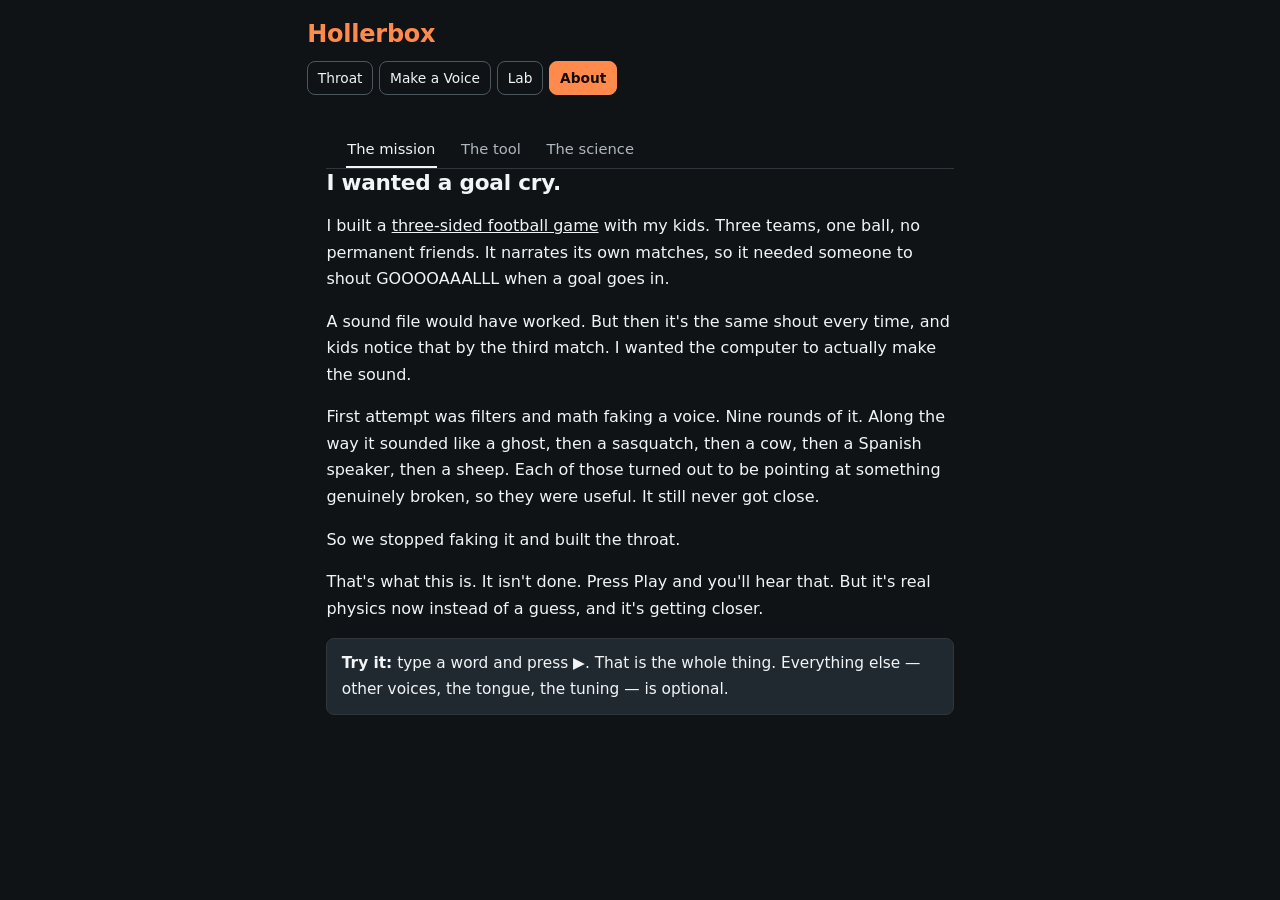
==== about.html @ bcb31fef "the name is orange, the lab is called Hollerbox, and its tabs fit Three small things.  The heading i" ====
<!doctype html>
<html lang="en">
<meta charset="utf-8">
<meta name="viewport" content="width=device-width,initial-scale=1,viewport-fit=cover">
<title>About · Hollerbox</title>
<style>
/* The name is the accent colour on every page. */
h1{color:var(--hot,#ff8a4c)}

:root{

  /* ── THE ACCENT ─────────────────────────────────────────────────────────
     Burnt orange, and it is not an arbitrary brand choice: orange already meant something here
     before it meant anything. #ff8c42 marks the narrowest point of the tract, the constriction —
     the thing that decides what a sound IS. So the accent says the same thing everywhere it
     appears: this is the live one, this is where you are.

     Chosen against the colours already carrying meaning rather than by eye. The Mouth view is
     red for fixed, yellow for flaps, blue for air, and the constriction marker is a brighter
     orange. #ff8a4c sits 8.0:1 against the background and 8.5:1 for dark text ON it, so it works as a
     FILL rather than only as an outline — and it is within ten of the constriction marker it
     already resembles, which is right, because the two mean the same thing.

     ORANGE IS FILL OR LINE, NEVER TEXT INSIDE AN ORANGE BOX. Orange text on an orange-tinted
     background with an orange border is three quiet signals where one loud one was wanted; it
     reads as washed out. A marked control is FILLED and its text goes dark.

     Used for exactly two things: WHERE YOU ARE, and WHAT IS LIVE. Everything else stays grey,
     because an accent on everything is an accent on nothing. */
  --hot:#ff8a4c; --hot-soft:rgba(255,138,76,.14); --hot-line:rgba(255,138,76,.55);
  --hot-ink:#160a03;
  --bg:#0f1316; --panel:#171c20; --panel2:#212930; --rule:#2f373d;
  --ink:#f1f5f7; --dim:#aeb9bf; --line:#4c575e;
  --mono:"IBM Plex Mono",ui-monospace,monospace;
  --sans:"IBM Plex Sans",system-ui,-apple-system,sans-serif;
}
*{box-sizing:border-box;margin:0;padding:0}
body{background:var(--bg);color:var(--ink);font-family:var(--sans);
  line-height:1.55;padding:1rem 1.2rem 3rem;max-width:44rem;margin:0 auto}
h1{font-size:1.5rem;letter-spacing:-.01em;margin-bottom:.5rem}
a{color:var(--hot)}
.tabs{display:flex;gap:.3rem;padding:.6rem 1.2rem 0;border-bottom:1px solid var(--rule)}
.tab{font-family:var(--sans);font-size:.92rem;font-weight:500;color:var(--dim);
  background:transparent;border:0;border-bottom:2px solid transparent;
  padding:.5rem .1rem .55rem;margin-right:1.1rem;cursor:pointer}
.tab.on{color:var(--ink);border-bottom-color:var(--ink)}
.lead{font-size:1.35rem;line-height:1.3;color:var(--ink);font-weight:600;
  margin-bottom:1rem;letter-spacing:-.01em}
.tryit{background:var(--panel2);border:1px solid var(--rule);border-radius:8px;
  padding:.75rem .9rem;font-size:.96rem}
.cardbody{padding:1.1rem 1.2rem 1.4rem;overflow-y:auto;-webkit-overflow-scrolling:touch}
.cardbody section[hidden]{display:none}
.cardbody p{font-size:1rem;line-height:1.66;margin:0 0 1rem;color:var(--ink)}
.cardbody .lead{font-size:1.35rem;line-height:1.3;color:var(--ink);font-weight:600;
  margin-bottom:1rem;letter-spacing:-.01em}
.cardbody .tryit{background:var(--panel2);border:1px solid var(--rule);border-radius:8px;
  padding:.75rem .9rem;font-size:.96rem}
.cardbody sub{font-size:.72em}
.cardbody h3{font-size:.82rem;letter-spacing:.09em;text-transform:uppercase;
  color:var(--dim);margin:1.5rem 0 .6rem;font-family:var(--mono);font-weight:500}
.cardbody b{font-weight:600}
.cardbody a{color:var(--ink)}
.cardbody p{font-size:1rem}
.cardbody section').forEach(sec=>sec.hidden = sec.dataset.tab!==want);
  const body=about.querySelector('.cardbody'); if(body) body.scrollTop=0;
});
// About is a room in the nav now rather than a button beside it. It lives here as a dialog
// rather than as a file, so the room is a MARKER in the hash: every page links to it, and this
// page opens it on arrival. That makes it shareable like any other state — a link to About
// carries the voice and the phrase with it, and comes back to them when the dialog closes.
if(window.HOLLER_SESSION){
  try {
    const h = new URLSearchParams((location.hash||'').replace(/^#/,''));
    if(h.has('about')) showAbout(true);
  }
.cardbody section[data-tab]{display:none}
.cardbody section[data-tab].on{display:block}
p{margin:.7rem 0}
</style>

<h1>Hollerbox</h1>
<style>
/* The navigation. Four links, the one you are on marked. No script: this used to be built by
   session.js and it kept not appearing, because a page that fails to boot cannot draw its own
   way out. HTML does not fail to boot. */
.nav{display:flex;flex-wrap:wrap;gap:.4rem;align-items:center;margin:.4rem 0 .6rem;
  font-family:var(--sans,system-ui);font-size:.86rem}
.nav a,.nav span{padding:.34rem .6rem;border-radius:8px;border:1px solid var(--line,#2a3540);
  text-decoration:none;color:var(--ink,#e8efe9);white-space:nowrap}
.nav a:hover{border-color:var(--ink,#e8efe9)}
.nav .here{background:var(--hot,#ff8a4c);border-color:var(--hot,#ff8a4c);
  color:var(--hot-ink,#1a1005);font-weight:600}
</style>
<nav class="nav">
  <a href="index.html">Throat</a>
  <a href="wizard.html">Make a Voice</a>
  <a href="lab/bench.html">Lab</a>
  <span class="here">About</span>
</nav>

<div class="cardbody">

  
    <div class="tabs" id="tabs">
      <button class="tab on" data-tab="mission">The mission</button>
      <button class="tab" data-tab="tool">The tool</button>
      <button class="tab" data-tab="science">The science</button>
    </div>
    

      <section data-tab="mission">
        <p class="lead">I wanted a goal cry.</p>

        <p>I built a <a href="https://johnhenryburns.github.io/three-sided-football/"
        target="_blank" rel="noopener">three-sided football game</a> with my kids. Three teams,
        one ball, no permanent friends. It narrates its own matches, so it needed someone to
        shout GOOOOAAALLL when a goal goes in.</p>

        <p>A sound file would have worked. But then it's the same shout every time, and kids
        notice that by the third match. I wanted the computer to actually make the sound.</p>

        <p>First attempt was filters and math faking a voice. Nine rounds of it. Along the way
        it sounded like a ghost, then a sasquatch, then a cow, then a Spanish speaker, then a
        sheep. Each of those turned out to be pointing at something genuinely broken, so they
        were useful. It still never got close.</p>

        <p>So we stopped faking it and built the throat.</p>

        <p>That's what this is. It isn't done. Press Play and you'll hear that. But it's real
        physics now instead of a guess, and it's getting closer.</p>

        <p class="tryit"><b>Try it:</b> type a word and press <b>▶</b>. That is the whole thing.
        Everything else — other voices, the tongue, the tuning — is optional.</p>
      </section>

      <section data-tab="tool" hidden>
        <p class="lead">Five controls.</p>

        <p>Along the bottom: <b>∿</b> sustains whatever shape the tract is in — one sound, held,
        for as long as you like. Which sound that is depends on what you last touched: tap a
        phoneme and it is that one, move the articulator sliders and it is whatever the tube
        now makes. A nasal shape gives you a hum; a stop gives you silence, because a sealed
        tube has nothing to radiate. <b>▶</b> is the other thing entirely — a whole word,
        articulated in sequence. One is a note, the other is a melody. The <b>voice</b> picker
        changes who is talking, <b>Phrase</b> is where the words come from, and <b>Advanced</b>
        holds the articulators, the timing, the tract length and the Lab.</p>

        <p><b>Play word</b> speaks the word you have built. It opens on <i>goal</i>.
        While it is speaking, that button becomes Stop.</p>

        <p>The <b>Voice</b> list is not a set of effects. Each entry changes the <i>length of the
        tube</i> along with the source: a woman's tract is about 14.7 cm against a man's 17.5,
        and that shortening is what lifts every formant — pitch alone will not do it. Helium is
        the same idea arriving by another route: the gas carries sound faster, so the same
        voice at the same pitch rings a tube that is acoustically half the size. You can hear
        source and filter come apart.</p>

        <p><b>Phrase</b> is where the words come from. Type anything and it is sounded out for you;
        tap the sounds it chose and a phoneme keyboard opens, with a backspace, so you can
        correct it the way you would correct a spelling. <b>New word</b> starts clean. The
        timing sliders set how long the word takes and how much the first vowel is stretched.</p>

        <p><b>Tract</b> opens the tongue and voice controls. Tongue position slides the
        narrowing from the throat toward the lips, constriction sets how tight it is, and lip
        aperture rounds or spreads the mouth. Between those three you can reach most of the
        vowel space by hand.</p>

        <p><b>Lab</b> is where the tuning happens. It plays you two versions of the voice and
        you keep the better one. Do that ten times and it converges somewhere you would not have
        found by dragging sliders. If both sound wrong, say so — it will search somewhere else.
        A good voice can be copied out as a seed and pasted back later.</p>

        <p>One thing worth knowing: a voice and a word are separate. Tune a voice on
        <i>goal</i> and it will speak <i>bulldog</i> the same way, without retuning.</p>

        <p class="tryit"><b>Things it can already say:</b> goal, gold, ball, bulldog, dad, good,
        bird. Anything built from vowels, /l/, and the stops b d g.</p>
      </section>

      <section data-tab="science" hidden>
        <p class="lead">A tube decides the sound.</p>

        <p>Blow across the top of a bottle and you get a note. Change the bottle and the note
        changes. The shape of the space inside is what decides it.</p>

        <p>Your mouth works the same way. Your vocal cords make a buzz, and the tube above them
        turns that buzz into a vowel. Move your tongue and you change the shape of the tube.
        That is most of what a vowel is.</p>

        <p>So the controls here are not abstract. They are a <b>jaw</b>, a <b>tongue body</b>, a
        <b>tongue tip</b> and <b>lips</b> — six numbers shared by every sound. That constraint
        matters: a tongue cannot be in two places, and lips are not part of it, so no setting
        can produce a shape a real mouth could not make.</p>

        <p>Thirty-nine sounds are built this way, and two of the voices are <b>measured from a
        real person</b> — tract length taken from their third formant, tongue positions solved
        to match their vowels, pitch and voice quality from a recording. Which is how we
        learned that a shouted vowel does <i>not</i> open as it is held, and that the model had
        been assuming a dialect seventy years out of date.</p>

        <p>This page is that tube, simulated. It is cut into 44 short segments, and sound
        bounces around inside it the way it does in your own head. Nothing here is a recording,
        and nothing here knows what a vowel is. It only knows the shape of the pipe.</p>

        <h3>Where the shapes came from</h3>
        <p>In 1952 Peterson and Barney measured the resonances of thousands of spoken vowels,
        and their numbers are still the standard reference. We searched over tube shapes until
        the simulation matched those measurements.</p>

        <p>The interesting part is what fell out of that search. Nobody gave it any phonetics,
        but it independently found that /o/ needs a narrowing at the back of the throat plus
        rounded lips, and /ɑ/ a narrowing low in the throat with the jaw open. That is exactly
        what those vowels are.</p>

        <h3>Under the hood</h3>
        <p>The model is a <b>Kelly–Lochbaum digital waveguide</b> (1962). The tract is a chain
        of cylindrical sections carrying two counter-propagating travelling waves. Wherever the
        cross-sectional area changes, part of each wave reflects:</p>

        <p class="eqn">r = (A₁ − A₂) / (A₁ + A₂)</p>

        <p>That is the whole model. There are no formant filters in the code. The resonances are
        standing waves, and each cylinder in the 3D view is lit by the wave energy actually
        present in that section, so you are watching the pressure pattern that <i>is</i> a
        formant.</p>

        <p>The /l/ needs more than one tube. A lateral splits the airflow around the tongue and
        leaves a closed pocket, which puts a <b>zero</b> in the transfer function — and a single
        unbranched tube is an all-pole system that cannot produce one. So the tract carries a
        side branch, coupled through a three-port scattering junction:</p>

        <p class="eqn">p<sub>j</sub> = 2·Σu⁺ / ΣA &nbsp;·&nbsp; u⁻ᵢ = Aᵢ·p<sub>j</sub> − u⁺ᵢ</p>

        <p>which reduces exactly to the two-port form when the branch is shut, so it cannot
        disturb the tract it taps into. With the lateral re-solved around it, the engine
        measures a −33.7 dB notch at 1950 Hz. The same mechanism with an open far end at the
        velum gives the nasals.</p>

        <h3>The same algorithm plucks a string</h3>
        <p>Anyone who has built synthesizers will recognise the machinery. <b>Karplus–Strong</b>
        (1983) — a delay line with a loss filter in its feedback path, kicked with a burst of
        noise — is the standard way to synthesize a plucked string, and it is the same idea:
        sound in a one-dimensional medium is two travelling waves, so you simulate it by
        delaying and filtering rather than by solving anything.</p>

        <p>Kelly and Lochbaum got there first, in 1962, with the vocal tract. Julius O. Smith
        later formalised the whole family as <b>digital waveguide synthesis</b> and showed that
        Karplus–Strong is a waveguide with the simplifications a string allows.</p>

        <p>The difference is geometry. A string is uniform, so nothing scatters along its
        length and a single delay loop is enough. A vocal tract changes cross-section
        constantly, so it needs a scattering junction at every boundary — which is why this
        model carries 44 of them.</p>

        <p>You can watch the two collapse into each other. Make every section of this tube the
        same diameter and every reflection coefficient goes to zero, leaving a plain delay loop.
        Then only the ends decide what it is:</p>

        <table class="mini">
          <tr><th></th><th>resonances</th><th>theory</th></tr>
          <tr><td>one end open<br><span class="dimtd">(vocal tract)</span></td>
              <td>500 · 1505 · 2505 · 3510 Hz</td><td>odd × c/4L</td></tr>
          <tr><td>both ends reflecting<br><span class="dimtd">(string)</span></td>
              <td>1000 · 2005 · 3005 · 4010 Hz</td><td>all × c/2L</td></tr>
        </table>

        <p>Odd harmonics only is a tube stopped at one end — a clarinet, a throat. The full
        harmonic series is a string fixed at both ends. Same code, two numbers changed.</p>

        <h3>What is still missing</h3>
        <p>The things listed here for a long time — nasals, voiceless stops, fricatives, and the
        LF glottal source that makes a shout <i>pressed</i> rather than merely loud — are all
        built. What replaced them is a harder problem, and a more interesting one.</p>

        <p><b>The vowels are solved and the consonants are not.</b> All ten of the vowels
        Peterson &amp; Barney measured land within 12% of their published figures, and the two
        further vowels the model adds — schwa and /o/, which were not in their study — land
        inside the same tolerance against conventional values. But a labelled ɑCɑ listening
        sweep scored the consonants at 1 in 22. That is not twenty-two faults; it is about
        four.</p>

        <p>Two are fixed. Voiceless stops had no voice onset time, so /p t k/ were heard as
        /b d g/ — they now sit at 70–105 ms against 10–15 for their voiced partners, in the
        right order labial to velar. And the burst was filtered at one fixed cutoff, which
        erased place: /g/ came back as /d/ and /k/ as /t/. The burst now follows the cavity in
        front of the release. Both hold, by ear.</p>

        <p>Two remain. Every fricative is measurably in the right band — /s/ at 4700 Hz, /ʃ/ at
        3000 — and several are still heard as undifferentiated hiss, so spectrum is not what is
        wrong with them. And the consonants have no measured targets: the vowel shapes were
        solved against real formant data and score ten out of ten, while the consonants were
        placed by hand, so nothing has ever noticed when two of them drifted onto the same
        sound. A listening sweep identifies about two in three.</p>

        <p>The nasal tract is 11 cm, which is the real range, and you can watch it open — the
        second cavity swings out from the velum on every /m/, /n/ and /ŋ/, with its own standing
        wave coloured the same way. The little stub near the lips is the pocket that makes an
        /l/. Both were invisible until recently, which is a poor thing to hide: the coupling of
        two cavities through a velum is the most interesting thing in here.</p>

        <p>Below that sit the things nobody has got to: prosody beyond a pitch arc, and
        frequency-dependent losses — which were built, measured, and reverted, because the loss
        filter's group delay lengthened the tube and moved every formant by 11%.</p>

        <p class="links">
          <a href="https://github.com/JohnHenryBurns/hollerbox" target="_blank" rel="noopener">Source on GitHub</a>
          <a href="https://github.com/JohnHenryBurns/hollerbox/blob/main/LICENSE" target="_blank" rel="noopener">MIT licence</a>
          <a href="https://github.com/JohnHenryBurns/hollerbox/blob/main/ROADMAP.md" target="_blank" rel="noopener">Roadmap</a>
          <a href="https://github.com/JohnHenryBurns/three-sided-football/blob/main/docs/AUDIO-EXPERIMENT.md" target="_blank" rel="noopener">The nine-attempt write-up</a>
          <a href="https://dood.al/pink-trombone/" target="_blank" rel="noopener">Pink Trombone</a>
          <a href="https://ccrma.stanford.edu/~jos/pasp/" target="_blank" rel="noopener">Smith, Physical Audio Signal Processing</a>
        </p>
      </section>
</div>

<script>
// Tabs, and nothing else. This was a dialog over the throat; it is a page now, so there is no
// opening, no closing, and no marker in the URL to remember whether it has been seen.
(function(){
  const secs = document.querySelectorAll('.cardbody section[data-tab]');
  const tabs = document.querySelectorAll('.tab');
  function show(name){
    for (const s of secs) s.classList.toggle('on', s.dataset.tab === name);
    for (const t of tabs) t.classList.toggle('on', t.dataset.tab === name);
  }
  for (const t of tabs) t.addEventListener('click', () => show(t.dataset.tab));
  show('mission');
})();
</script>
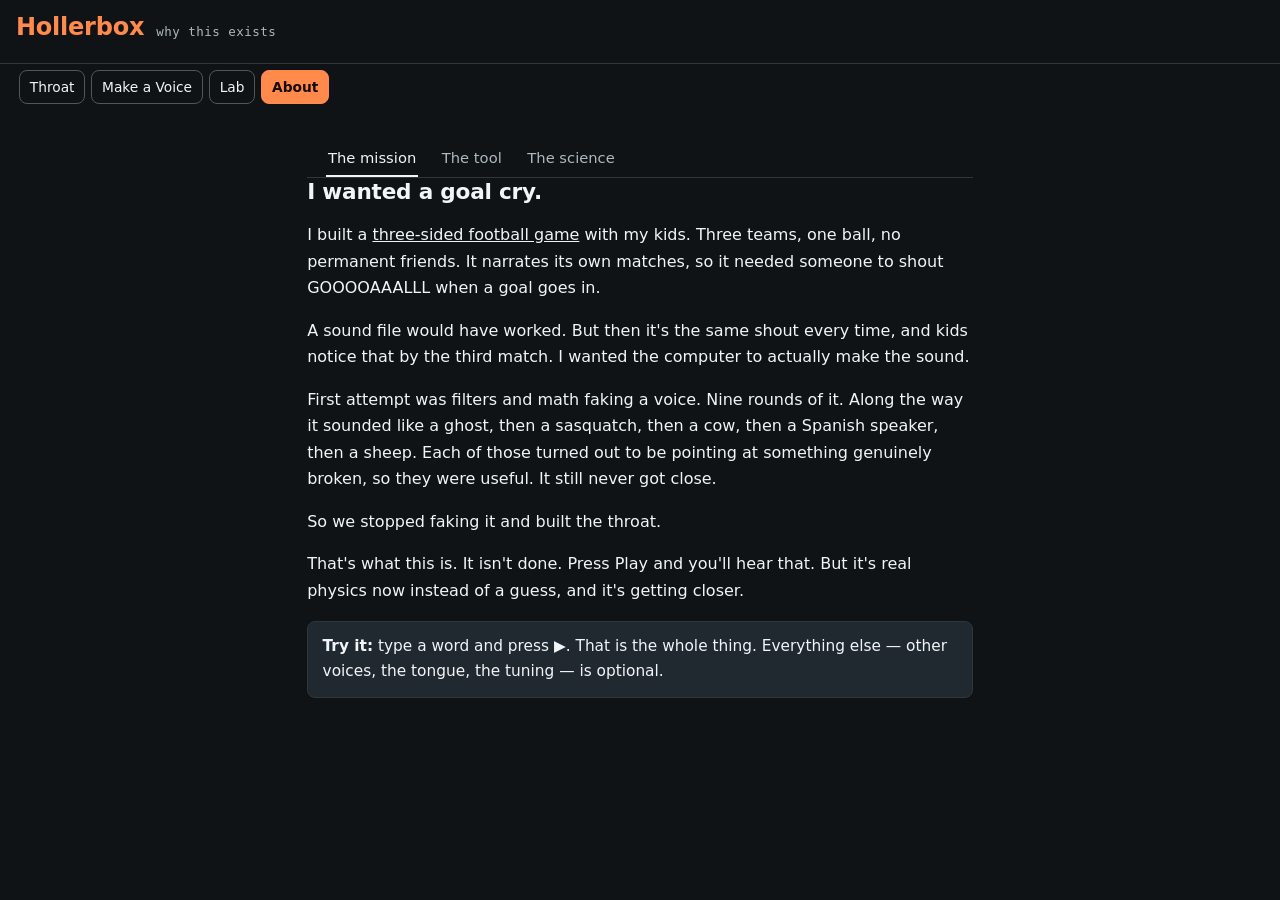
==== commit 06e4db8b: "one header and one nav, byte for byte, on all four pages The four pages had four headers that looked" ====
--- a/about.html
+++ b/about.html
@@ -5,7 +5,7 @@
 <title>About · Hollerbox</title>
 <style>
 /* The name is the accent colour on every page. */
-h1{color:var(--hot,#ff8a4c)}
+h1{color:var(--hot);font-family:var(--sans);font-weight:600;font-size:1.1rem;letter-spacing:-.01em;margin:0}
 
 :root{
 
@@ -35,8 +35,12 @@
   --sans:"IBM Plex Sans",system-ui,-apple-system,sans-serif;
 }
 *{box-sizing:border-box;margin:0;padding:0}
-body{background:var(--bg);color:var(--ink);font-family:var(--sans);
-  line-height:1.55;padding:1rem 1.2rem 3rem;max-width:44rem;margin:0 auto}
+body{background:var(--bg);color:var(--ink);font-family:var(--sans);line-height:1.55}
+/* The page's own width, applied to its content — NOT to .nav, which is shared with the other
+   three pages and must stay identical to them. An earlier version put both under one selector
+   and silently overwrote the shared rule. */
+.cardbody{max-width:44rem;margin:0 auto;padding:0 1.2rem 3rem}
+.nav{padding:0 1.2rem}
 h1{font-size:1.5rem;letter-spacing:-.01em;margin-bottom:.5rem}
 a{color:var(--hot)}
 .tabs{display:flex;gap:.3rem;padding:.6rem 1.2rem 0;border-bottom:1px solid var(--rule)}
@@ -78,8 +82,14 @@
 p{margin:.7rem 0}
 </style>
 
-<h1>Hollerbox</h1>
+<header>
+  <h1>Hollerbox</h1>
+  <span class="sub">why this exists</span>
+</header>
 <style>
+header{display:flex;flex-wrap:wrap;align-items:center;gap:.4rem .75rem;padding:.55rem 1rem;
+  border-bottom:1px solid var(--rule)}
+.sub{font-family:var(--mono);font-size:.78rem;color:var(--dim);letter-spacing:.04em}
 /* The navigation. Four links, the one you are on marked. No script: this used to be built by
    session.js and it kept not appearing, because a page that fails to boot cannot draw its own
    way out. HTML does not fail to boot. */
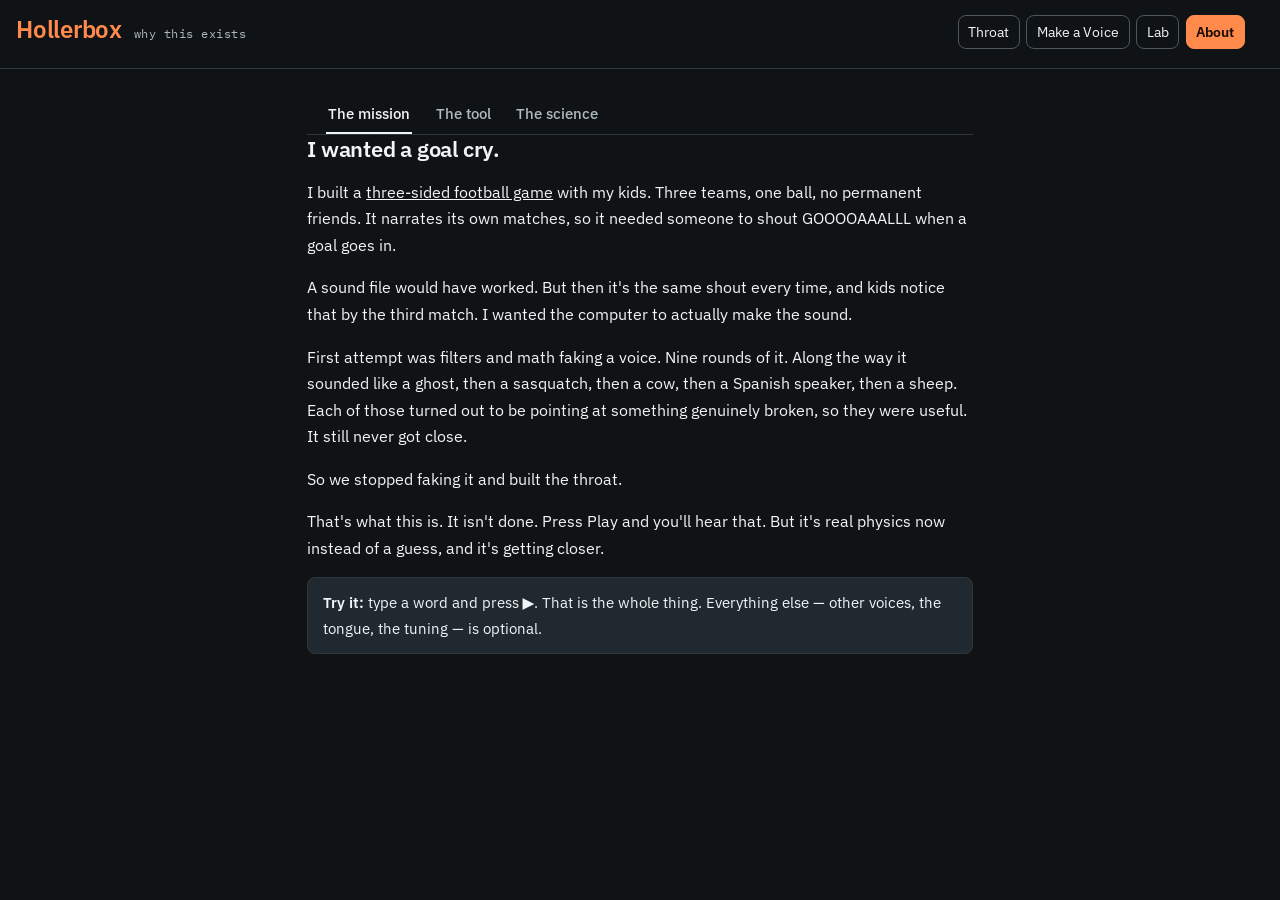
==== commit de80ab48: "one nav, one chrome, and the name goes home The four pages carried byte-identical .nav rules and sti" ====
--- a/about.html
+++ b/about.html
@@ -3,6 +3,9 @@
 <meta charset="utf-8">
 <meta name="viewport" content="width=device-width,initial-scale=1,viewport-fit=cover">
 <title>About · Hollerbox</title>
+<link rel="preconnect" href="https://fonts.googleapis.com">
+<link rel="preconnect" href="https://fonts.gstatic.com" crossorigin>
+<link href="https://fonts.googleapis.com/css2?family=IBM+Plex+Sans:wght@400;500;600&family=IBM+Plex+Mono:wght@400;500&display=swap" rel="stylesheet">
 <style>
 /* The name is the accent colour on every page. */
 h1{color:var(--hot);font-family:var(--sans);font-weight:600;font-size:1.1rem;letter-spacing:-.01em;margin:0}
@@ -83,23 +86,29 @@
 </style>
 
 <header>
-  <h1>Hollerbox</h1>
+  <h1><a href="index.html">Hollerbox</a></h1>
   <span class="sub">why this exists</span>
-</header>
+  <span class="spacer"></span>
 <style>
 header{display:flex;flex-wrap:wrap;align-items:center;gap:.4rem .75rem;padding:.55rem 1rem;
   border-bottom:1px solid var(--rule)}
 .sub{font-family:var(--mono);font-size:.78rem;color:var(--dim);letter-spacing:.04em}
+.spacer{flex:1}
 /* The navigation. Four links, the one you are on marked. No script: this used to be built by
    session.js and it kept not appearing, because a page that fails to boot cannot draw its own
-   way out. HTML does not fail to boot. */
+   way out. HTML does not fail to boot.
+   The chrome is pinned rather than themed: the bench declares --line darker for its own tables,
+   so a nav that borrowed page variables changed colour depending on the room. Only the accent
+   comes from the page, and every page declares the same accent. The name is the way home. */
+h1 a{color:inherit;text-decoration:none}
+h1 a:hover{text-decoration:underline;text-underline-offset:3px}
 .nav{display:flex;flex-wrap:wrap;gap:.4rem;align-items:center;margin:.4rem 0 .6rem;
   font-family:var(--sans,system-ui);font-size:.86rem}
-.nav a,.nav span{padding:.34rem .6rem;border-radius:8px;border:1px solid var(--line,#2a3540);
-  text-decoration:none;color:var(--ink,#e8efe9);white-space:nowrap}
-.nav a:hover{border-color:var(--ink,#e8efe9)}
+.nav a,.nav span{padding:.34rem .6rem;border-radius:8px;border:1px solid #4c575e;
+  text-decoration:none;color:#f1f5f7;white-space:nowrap}
+.nav a:hover{border-color:#f1f5f7}
 .nav .here{background:var(--hot,#ff8a4c);border-color:var(--hot,#ff8a4c);
-  color:var(--hot-ink,#1a1005);font-weight:600}
+  color:var(--hot-ink,#160a03);font-weight:600}
 </style>
 <nav class="nav">
   <a href="index.html">Throat</a>
@@ -107,6 +116,7 @@
   <a href="lab/bench.html">Lab</a>
   <span class="here">About</span>
 </nav>
+</header>
 
 <div class="cardbody">
 
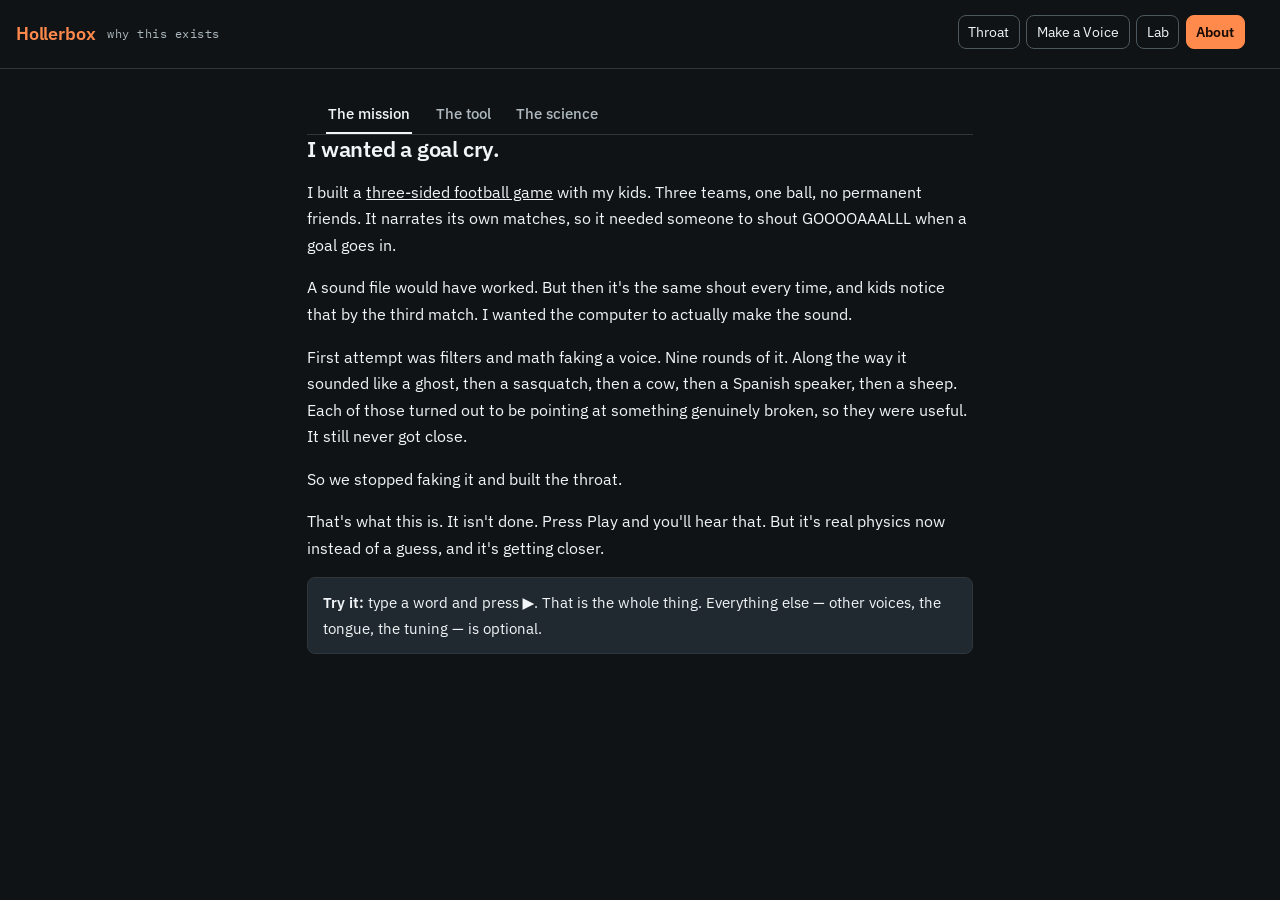
==== commit 7862a7cc: "three leftovers The mobile nav rules still addressed #nav, the id the injected nav had before it wen" ====
--- a/about.html
+++ b/about.html
@@ -44,7 +44,6 @@
    and silently overwrote the shared rule. */
 .cardbody{max-width:44rem;margin:0 auto;padding:0 1.2rem 3rem}
 .nav{padding:0 1.2rem}
-h1{font-size:1.5rem;letter-spacing:-.01em;margin-bottom:.5rem}
 a{color:var(--hot)}
 .tabs{display:flex;gap:.3rem;padding:.6rem 1.2rem 0;border-bottom:1px solid var(--rule)}
 .tab{font-family:var(--sans);font-size:.92rem;font-weight:500;color:var(--dim);
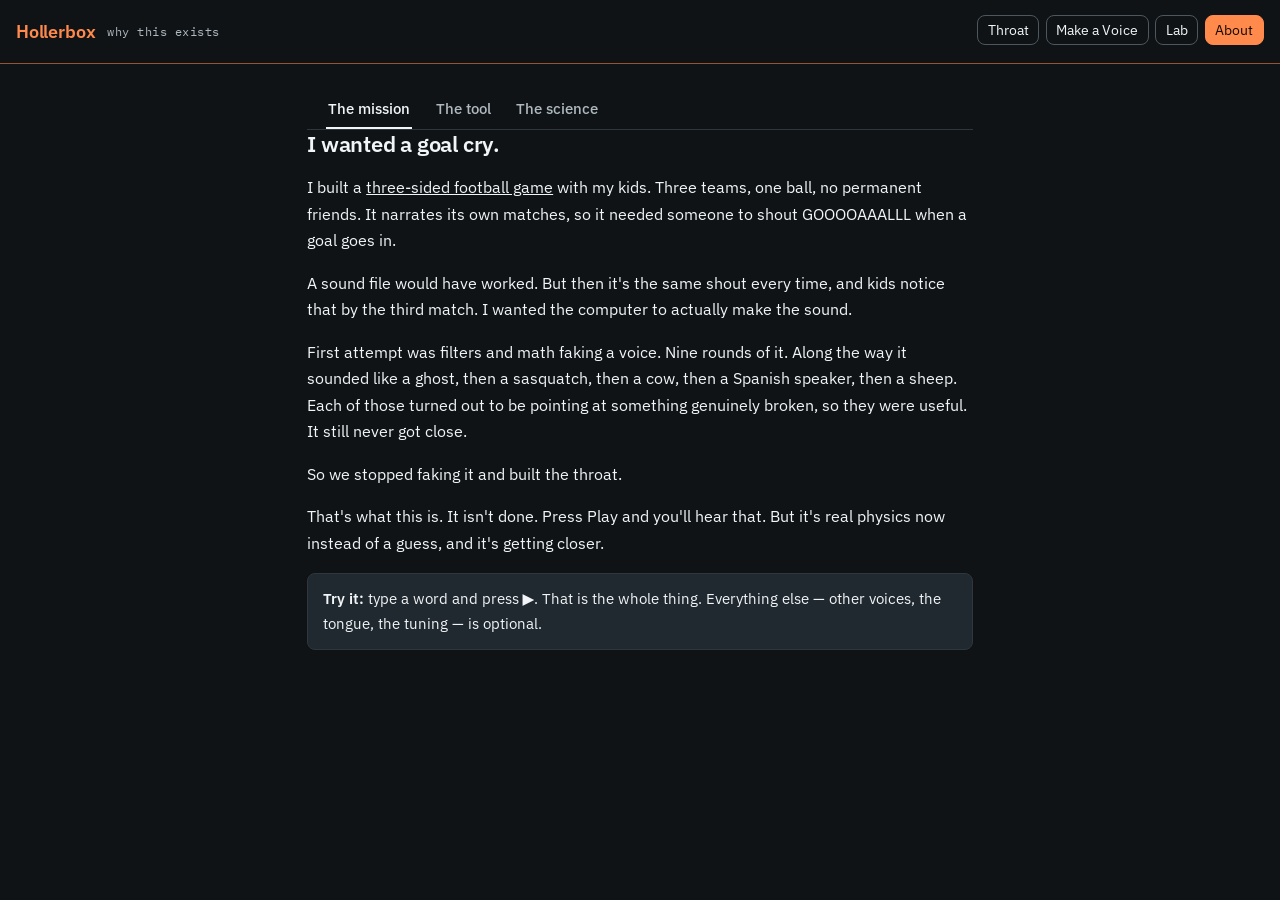
==== commit e0c555ec: "identical headers, measured rather than asserted The rules were already in one file and the four hea" ====
--- a/about.html
+++ b/about.html
@@ -6,9 +6,8 @@
 <link rel="preconnect" href="https://fonts.googleapis.com">
 <link rel="preconnect" href="https://fonts.gstatic.com" crossorigin>
 <link href="https://fonts.googleapis.com/css2?family=IBM+Plex+Sans:wght@400;500;600&family=IBM+Plex+Mono:wght@400;500&display=swap" rel="stylesheet">
+<link rel="stylesheet" href="chrome.css">
 <style>
-/* The name is the accent colour on every page. */
-h1{color:var(--hot);font-family:var(--sans);font-weight:600;font-size:1.1rem;letter-spacing:-.01em;margin:0}
 
 :root{
 
@@ -43,7 +42,6 @@
    three pages and must stay identical to them. An earlier version put both under one selector
    and silently overwrote the shared rule. */
 .cardbody{max-width:44rem;margin:0 auto;padding:0 1.2rem 3rem}
-.nav{padding:0 1.2rem}
 a{color:var(--hot)}
 .tabs{display:flex;gap:.3rem;padding:.6rem 1.2rem 0;border-bottom:1px solid var(--rule)}
 .tab{font-family:var(--sans);font-size:.92rem;font-weight:500;color:var(--dim);
@@ -88,27 +86,6 @@
   <h1><a href="index.html">Hollerbox</a></h1>
   <span class="sub">why this exists</span>
   <span class="spacer"></span>
-<style>
-header{display:flex;flex-wrap:wrap;align-items:center;gap:.4rem .75rem;padding:.55rem 1rem;
-  border-bottom:1px solid var(--rule)}
-.sub{font-family:var(--mono);font-size:.78rem;color:var(--dim);letter-spacing:.04em}
-.spacer{flex:1}
-/* The navigation. Four links, the one you are on marked. No script: this used to be built by
-   session.js and it kept not appearing, because a page that fails to boot cannot draw its own
-   way out. HTML does not fail to boot.
-   The chrome is pinned rather than themed: the bench declares --line darker for its own tables,
-   so a nav that borrowed page variables changed colour depending on the room. Only the accent
-   comes from the page, and every page declares the same accent. The name is the way home. */
-h1 a{color:inherit;text-decoration:none}
-h1 a:hover{text-decoration:underline;text-underline-offset:3px}
-.nav{display:flex;flex-wrap:wrap;gap:.4rem;align-items:center;margin:.4rem 0 .6rem;
-  font-family:var(--sans,system-ui);font-size:.86rem}
-.nav a,.nav span{padding:.34rem .6rem;border-radius:8px;border:1px solid #4c575e;
-  text-decoration:none;color:#f1f5f7;white-space:nowrap}
-.nav a:hover{border-color:#f1f5f7}
-.nav .here{background:var(--hot,#ff8a4c);border-color:var(--hot,#ff8a4c);
-  color:var(--hot-ink,#160a03);font-weight:600}
-</style>
 <nav class="nav">
   <a href="index.html">Throat</a>
   <a href="wizard.html">Make a Voice</a>
--- a/chrome.css
+++ b/chrome.css
@@ -0,0 +1,72 @@
+/* ── THE CHROME, ONCE ────────────────────────────────────────────────────────
+   The header, the name, and the navigation — the part of every page that is the SITE rather
+   than the page. This lived as four pasted copies and the copies drifted three separate ways
+   before the gate started watching them (lab/checks/one-chrome.js tells that story). One file
+   now, so drift is impossible by construction rather than merely alarmed.
+
+   A stylesheet rather than a script on purpose: the nav was once rendered by session.js and
+   kept not appearing, because a page that fails to boot cannot draw its own way out. A <link>
+   fails safe — worst case the chrome arrives unstyled, but it arrives.
+
+   Pages may still override — About pads .nav to its column, index underlines the header in the
+   accent — because a page's <style> comes after this link and wins. What a page may NOT do is
+   carry its own copy of these rules; the gate checks.
+
+   Expects from the page: --hot, --hot-ink, --rule, --sans — which every page declares, and the
+   gate would catch a page that stopped. The nav's own chrome is pinned rather than themed: the
+   bench declares --line darker for its own tables, so a nav that borrowed page variables
+   changed colour depending on the room. Only the accent comes from the page. */
+
+header{display:flex;flex-wrap:wrap;align-items:center;gap:.4rem .75rem;padding:.55rem 1rem;
+  border-bottom:1px solid var(--hot-line);line-height:1.2;
+  /* Full bleed regardless of what the page does to the body. The bench pads its body 12px and
+     the header inherited the inset, so the band started 12px in and 24px narrow. A page that
+     pads its body declares --page-pad and the chrome cancels it. */
+  margin-left:calc(-1 * var(--page-pad,0px));margin-right:calc(-1 * var(--page-pad,0px));
+  margin-top:calc(-1 * var(--page-pad,0px))}
+
+/* EVERY DIMENSION PINNED, NOT INHERITED. These rules were identical on all four pages and the
+   headers still measured three different heights, because line-height was inherited: normal on
+   index and the wizard, 1.55 on About, 1.45 on the bench. That leaks into the brand and into
+   every nav pill, so the band was 63.5, 68.8 and 67.4 px tall for the same markup. Anything the
+   header's geometry depends on is stated here now. */
+h1{color:var(--hot);font-family:var(--sans);font-weight:600;font-size:1.1rem;letter-spacing:-.01em;
+  margin:0;line-height:1.2}
+h1 a{color:inherit;text-decoration:none}
+h1 a:hover{text-decoration:underline;text-underline-offset:3px}
+.spacer{flex:1}
+
+/* The tagline. Its own rule here rather than four per-page copies, one of which had lost its
+   letter-spacing and one of which was a different element entirely. */
+header .sub{font-family:var(--mono);font-size:.78rem;color:var(--dim);letter-spacing:.04em;
+  line-height:1.2}
+
+/* The navigation. Four links, the one you are on marked. The name is the way home. */
+.nav{display:flex;flex-wrap:wrap;gap:.4rem;align-items:center;margin:.4rem 0 .6rem;padding:0;
+  font-family:var(--sans,system-ui);font-size:.86rem;line-height:1.2}
+.nav a,.nav span{padding:.34rem .6rem;border-radius:8px;border:1px solid #4c575e;
+  text-decoration:none;color:#f1f5f7;white-space:nowrap;line-height:1.2}
+.nav a:hover{border-color:#f1f5f7}
+.nav .here{background:var(--hot,#ff8a4c);border-color:var(--hot,#ff8a4c);
+  color:var(--hot-ink,#160a03)}
+/* The marker is the fill, not the weight. Bolding the current page made its pill wider, and
+   since the nav is right-aligned that moved the whole strip a few pixels — so the one thing
+   that differs between pages changed the geometry of the thing that must not. Measured: with
+   the weight dropped the nav is 304.1px on all four. */
+
+/* THE SMALL SCREENS BELONG TO THE CHROME TOO. index shrank its header at 820 and again at 640,
+   the wizard only at 640 and by different amounts, About and the bench not at all — so the band
+   that is supposed to be the site diverged fastest exactly where there is least room. */
+@media (max-width:820px){
+  header{padding:.55rem .8rem;gap:.5rem}
+  h1{font-size:1.02rem}
+}
+@media (max-width:640px){
+  header{padding:.5rem .7rem}
+  header .sub{display:none}          /* the subtitle is the first thing to go */
+  header .spacer{flex:1}
+  /* One row that scrolls, not two that wrap. */
+  header .nav{order:3;flex:1 0 100%;flex-wrap:nowrap;overflow-x:auto;
+    scrollbar-width:none;padding-bottom:.1rem}
+  header .nav::-webkit-scrollbar{display:none}
+}
